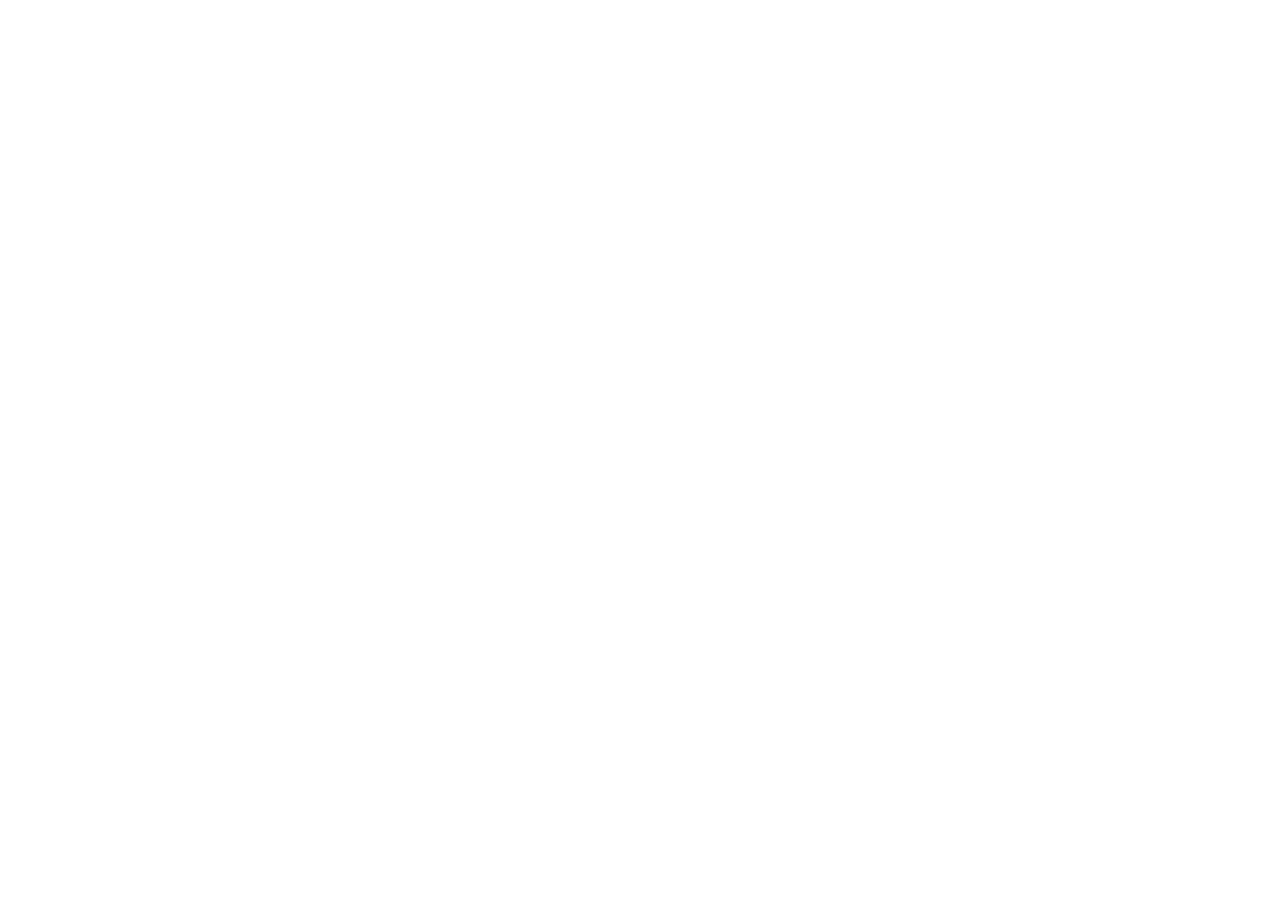
==== pages/model3.html @ b53e6c2a "Adding Project Structure" ====
<!DOCTYPE html>
<html lang="en">
  <head>
    <meta charset="UTF-8" />
    <meta http-equiv="X-UA-Compatible" content="IE=edge" />
    <meta name="viewport" content="width=device-width, initial-scale=1.0" />
    <link rel="shortcut icon" href="../favicon.ico" type="image/x-icon" />
    <title>Model 3 | TeslaColab</title>
  </head>
  <body></body>
</html>
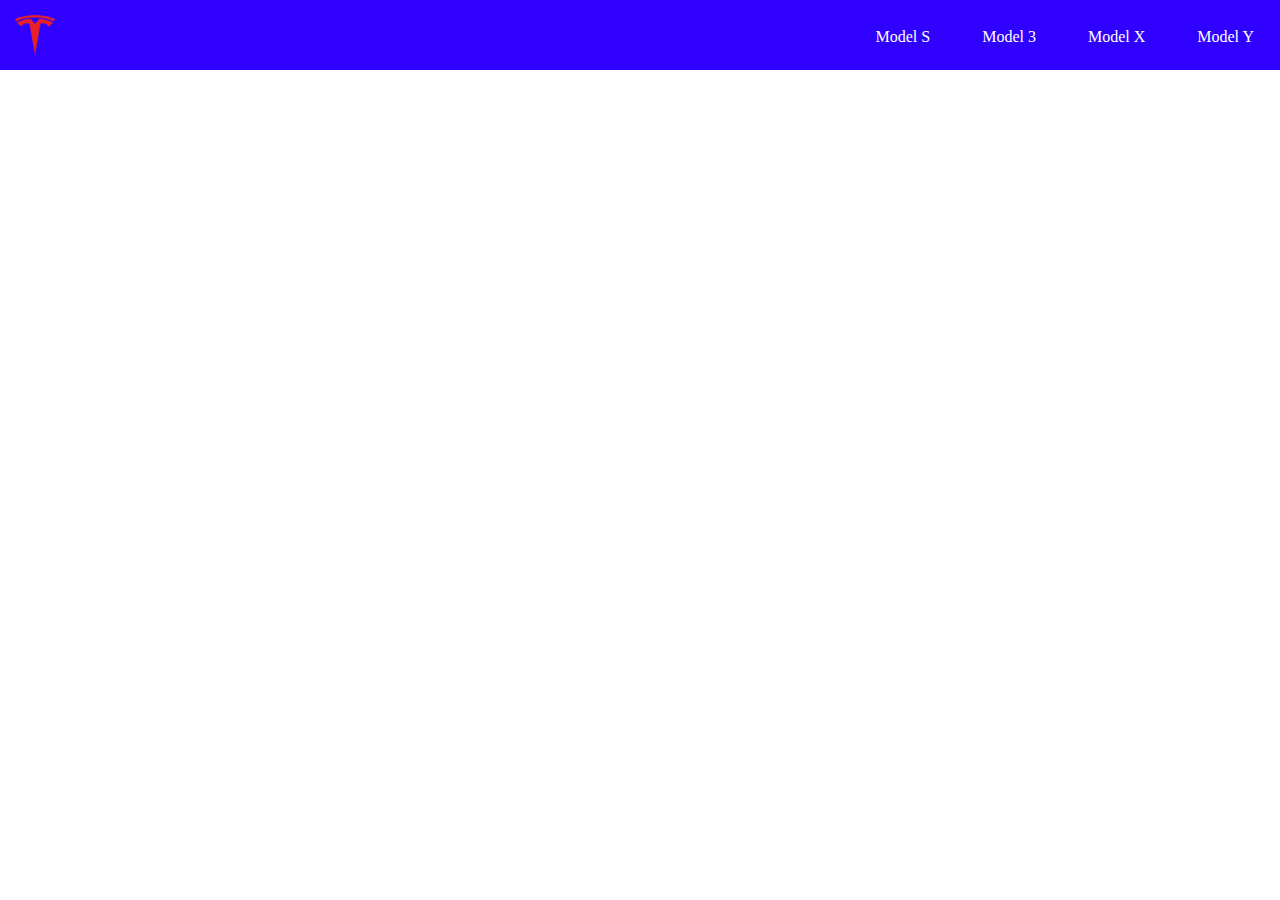
==== commit 72f72915: "Adding navigation and footer" ====
--- a/pages/model3.html
+++ b/pages/model3.html
@@ -5,7 +5,43 @@
     <meta http-equiv="X-UA-Compatible" content="IE=edge" />
     <meta name="viewport" content="width=device-width, initial-scale=1.0" />
     <link rel="shortcut icon" href="../favicon.ico" type="image/x-icon" />
+    <link rel="stylesheet" href="../assets/css/navigation.css" />
+    <link rel="stylesheet" href="../assets/css/footer.css" />
     <title>Model 3 | TeslaColab</title>
   </head>
-  <body></body>
+  <body>
+    <nav>
+      <div class="navContainer">
+        <a href="../index.html"
+          ><img src="../assets/img/teslaLogo.png" alt="logo"
+        /></a>
+        <img src="../assets/icons/hamburger.png" alt="" id="navToggle" />
+        <ul id="navList">
+          <li><a href="./models.html">Model S</a></li>
+          <li><a href="#">Model 3</a></li>
+          <li><a href="./modelx.html">Model X</a></li>
+          <li><a href="./modely.html">Model Y</a></li>
+        </ul>
+      </div>
+    </nav>
+    <footer>
+      <div class="footerContainer">
+        <p>
+          Created by
+          <span
+            ><a href="https://github.com/chris260602" target="_blank"
+              >Christoper Lim</a
+            ></span
+          >
+          &
+          <span
+            ><a href="https://github.com/albertbarnabas10" target="_blank"
+              >Albert Barnabas</a
+            ></span
+          >
+        </p>
+      </div>
+    </footer>
+    <script src="../assets/js/navigation.js"></script>
+  </body>
 </html>
--- a/assets/css/navigation.css
+++ b/assets/css/navigation.css
@@ -0,0 +1,79 @@
+* {
+  margin: 0;
+  padding: 0;
+  box-sizing: border-box;
+  scroll-behavior: smooth;
+}
+
+nav {
+  position: fixed;
+  width: 100vw;
+  max-width: 100%;
+  height: 70px;
+  background-color: rgb(47, 0, 255);
+}
+nav .navContainer {
+  position: relative;
+  display: flex;
+  justify-content: space-between;
+  max-width: 1300px;
+  margin: auto;
+  color: white;
+}
+.navContainer ul {
+  display: flex;
+  align-items: center;
+  list-style: none;
+}
+
+.navContainer ul li a {
+  color: white;
+  text-decoration: none;
+  padding: 0.5em 1em;
+  margin: 0 10px;
+  border-radius: 10px;
+  transition: background-color 0.5s;
+}
+.navContainer ul li a:hover {
+  background-color: rgb(71, 71, 71);
+}
+.navContainer img {
+  padding: 15px;
+  width: 70px;
+}
+#navToggle {
+  display: none;
+}
+@media screen and (max-width: 768px) {
+  .navContainer ul {
+    display: flex;
+    flex-direction: column;
+    justify-content: space-evenly;
+    position: absolute;
+    top: -10vh;
+    width: 100%;
+    min-width: 200px;
+    overflow: scroll;
+    height: 0;
+    transition: all 0.4s;
+  }
+  #navToggle {
+    display: block;
+    width: 70px;
+    cursor: pointer;
+    z-index: 999;
+  }
+  .navContainer ul.active {
+    background-color: rgb(0, 0, 0);
+    top: 70px;
+    width: 100%;
+    min-width: 200px;
+    overflow: scroll;
+    height: calc(100vh - 70px);
+  }
+
+  .navContainer ul li a {
+    padding: 0.5em 1em;
+    margin: 20px;
+  }
+}
--- a/assets/css/footer.css
+++ b/assets/css/footer.css
@@ -0,0 +1,21 @@
+footer {
+  background-color: rgb(172, 118, 118);
+}
+footer .footerContainer {
+  max-width: 1300px;
+  display: flex;
+  color: white;
+  justify-content: center;
+  margin: auto;
+  padding: 20px;
+  font-size: 1.2rem;
+}
+footer a {
+  color: rgb(255, 0, 0);
+  text-decoration: none;
+  transition: color 0.3s;
+}
+
+footer a:hover {
+  color: aqua;
+}
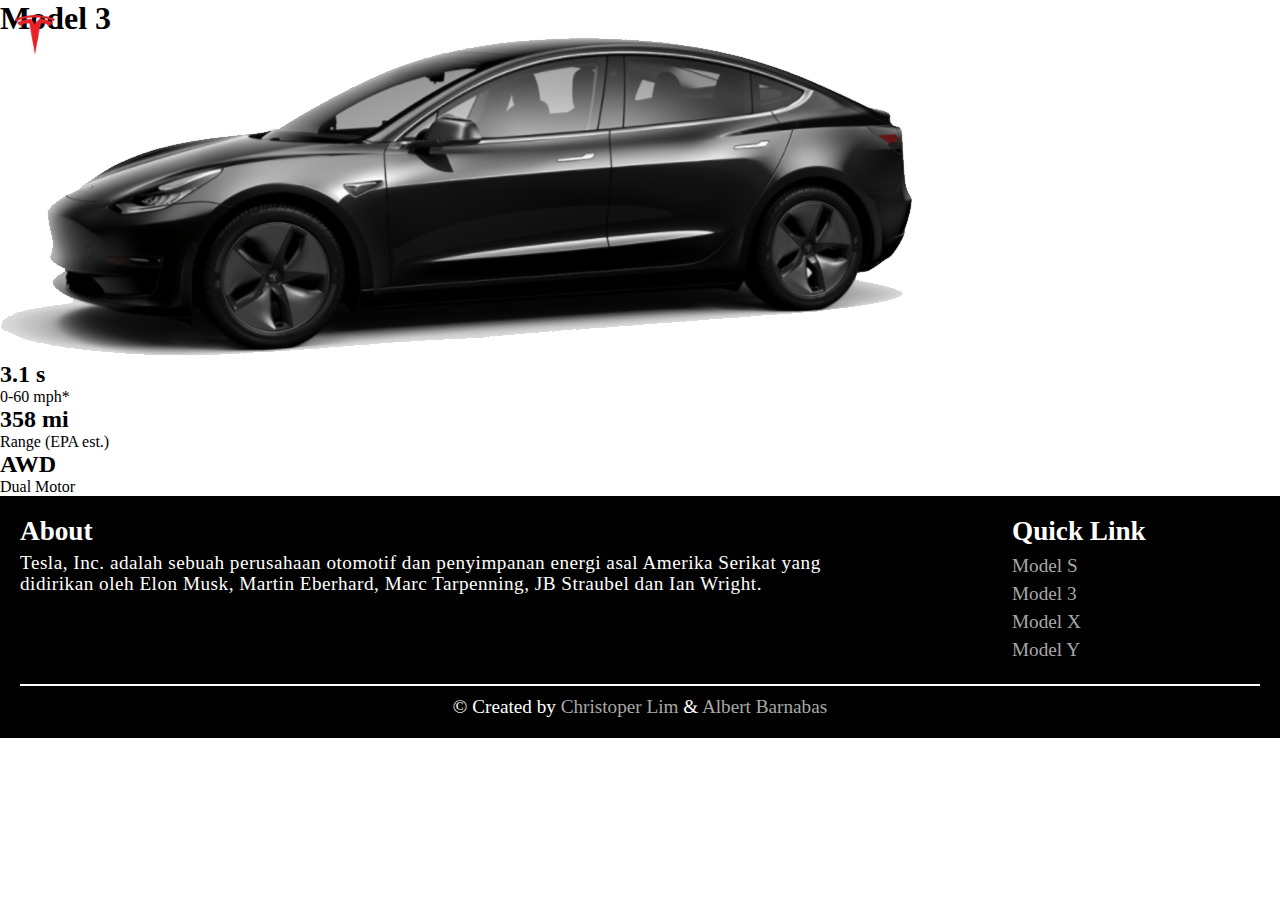
==== commit be82ea19: "Footer Update" ====
--- a/pages/model3.html
+++ b/pages/model3.html
@@ -7,6 +7,7 @@
     <link rel="shortcut icon" href="../favicon.ico" type="image/x-icon" />
     <link rel="stylesheet" href="../assets/css/navigation.css" />
     <link rel="stylesheet" href="../assets/css/footer.css" />
+    <link rel="stylesheet" href="../assets/css/model.css" />
     <title>Model 3 | TeslaColab</title>
   </head>
   <body>
@@ -24,22 +25,66 @@
         </ul>
       </div>
     </nav>
+
+    <div class="heroSection">
+      <div class="heroContainer">
+        <h1>Model 3</h1>
+        <img src="../assets/img/tesla/model3.png" alt="" />
+        <div class="heroDesc">
+          <div class="heroDescBox">
+            <h2>3.1 s</h2>
+            <p>0-60 mph*</p>
+          </div>
+          <div class="heroDescBox">
+            <h2>358 mi</h2>
+            <p>Range (EPA est.)</p>
+          </div>
+          <div class="heroDescBox">
+            <h2>AWD</h2>
+            <p>Dual Motor</p>
+          </div>
+        </div>
+      </div>
+    </div>
+
     <footer>
       <div class="footerContainer">
-        <p>
-          Created by
-          <span
-            ><a href="https://github.com/chris260602" target="_blank"
-              >Christoper Lim</a
-            ></span
-          >
-          &
-          <span
-            ><a href="https://github.com/albertbarnabas10" target="_blank"
-              >Albert Barnabas</a
-            ></span
-          >
-        </p>
+        <div class="footerWrapper">
+          <div class="footerAbout">
+            <h2>About</h2>
+            <p>Tesla, Inc. adalah sebuah perusahaan otomotif dan penyimpanan energi asal Amerika Serikat yang didirikan oleh Elon Musk, Martin Eberhard, Marc Tarpenning, JB Straubel dan Ian Wright.</p>
+          </div>
+          <div class="footerLink">
+            <h2>Quick Link</h2>
+              <ul>
+                <li><a href="./pages/models.html">Model S</a></li>
+                <li><a href="./pages/model3.html">Model 3</a></li>
+                <li><a href="./pages/modelx.html">Model X</a></li>
+                <li><a href="./pages/modely.html">Model Y</a></li>
+              </ul>
+          </div>
+        </div>
+
+        <div class="footerLine">
+          
+        </div>
+
+        <div class="footerCopyright">
+          <p>
+            &copy Created by
+            <span
+              ><a href="https://github.com/chris260602" target="_blank"
+                >Christoper Lim</a
+              ></span
+            >
+            &
+            <span
+              ><a href="https://github.com/albertbarnabas10" target="_blank"
+                >Albert Barnabas</a
+              ></span
+            >
+          </p>
+        </div>
       </div>
     </footer>
     <script src="../assets/js/navigation.js"></script>
--- a/assets/css/navigation.css
+++ b/assets/css/navigation.css
@@ -10,8 +10,9 @@
   width: 100vw;
   max-width: 100%;
   height: 70px;
-  background-color: rgb(47, 0, 255);
+  /* background-color: #0F2027; */
 }
+
 nav .navContainer {
   position: relative;
   display: flex;
@@ -53,7 +54,6 @@
     top: -10vh;
     width: 100%;
     min-width: 200px;
-    overflow: scroll;
     height: 0;
     transition: all 0.4s;
   }
@@ -68,7 +68,6 @@
     top: 70px;
     width: 100%;
     min-width: 200px;
-    overflow: scroll;
     height: calc(100vh - 70px);
   }
 
--- a/assets/css/footer.css
+++ b/assets/css/footer.css
@@ -1,6 +1,8 @@
 footer {
-  background-color: rgb(172, 118, 118);
+  background-color: #010101;
+  min-height: 120px;
 }
+
 footer .footerContainer {
   max-width: 1300px;
   display: flex;
@@ -9,13 +11,59 @@
   margin: auto;
   padding: 20px;
   font-size: 1.2rem;
+  flex-direction: column;
 }
+
+.footerWrapper{
+  display: flex;
+  justify-content: space-between;
+  margin-bottom: 20px;
+}
+
+.footerWrapper h2{
+  font-size: 1.7rem;
+  margin-bottom: 5px;
+}
+
+.footerWrapper p{
+  font-size: 1.2rem;
+  letter-spacing: .5px;
+  line-height: 21px;
+}
+
+.footerAbout{
+  width: 70%;
+}
+
+.footerLink{
+  width: 20%;
+}
+
+.footerLink ul li{
+  list-style: none;
+  padding: 3px 0;
+}
+
+.footerLine{
+  border-top: 2px solid white;
+  margin-bottom: 10px;
+}
+
+.footerCopyright{
+  text-align: center;
+}
+
 footer a {
-  color: rgb(255, 0, 0);
+  color: rgb(168, 168, 168);
   text-decoration: none;
   transition: color 0.3s;
 }
-
 footer a:hover {
-  color: aqua;
+  color: aliceblue;
 }
+@media (max-width: 768px) {
+  footer .footerContainer {
+    align-items: center;
+    text-align: center;
+  }
+}
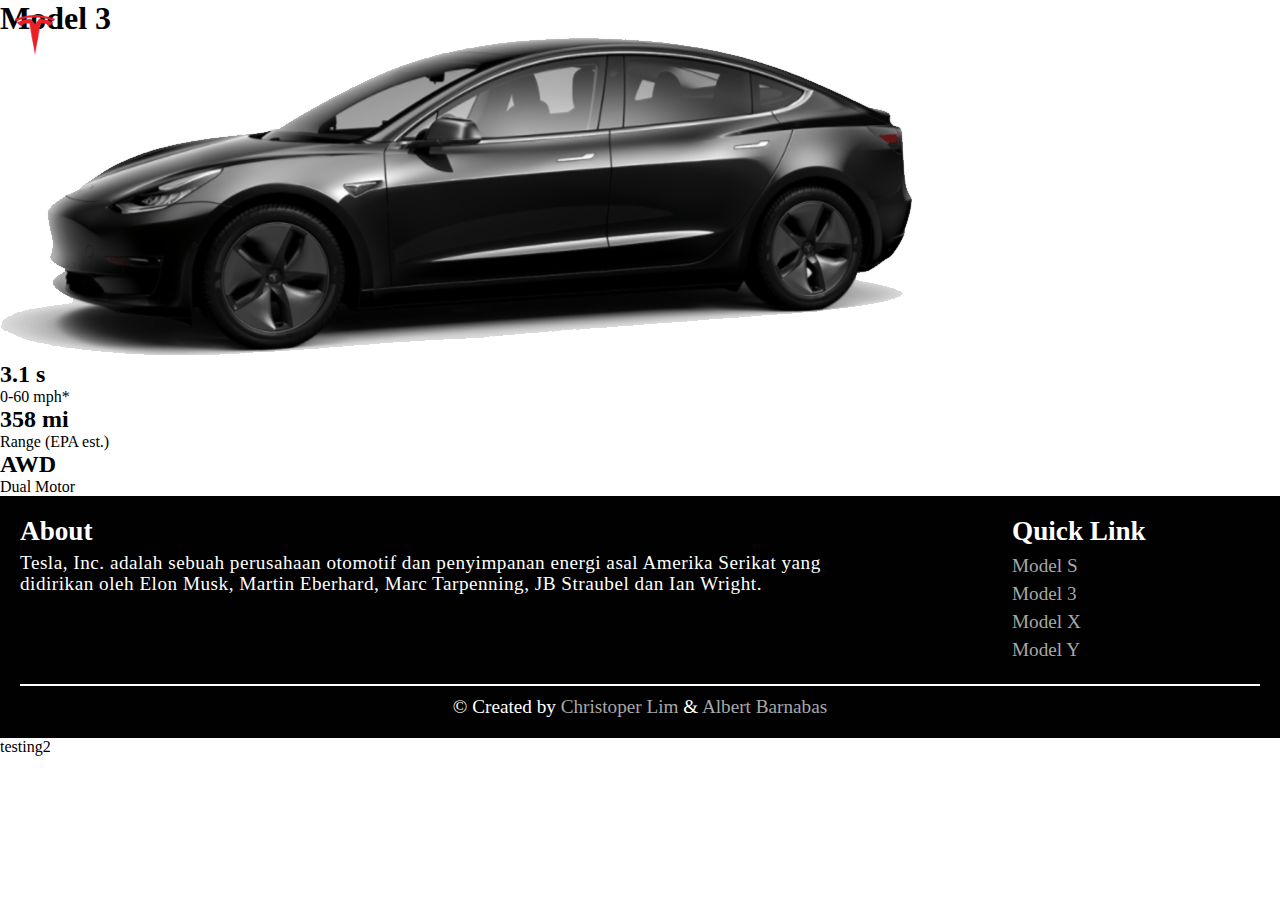
==== commit d7dfe63a: "Testing2" ====
--- a/pages/model3.html
+++ b/pages/model3.html
@@ -52,22 +52,24 @@
         <div class="footerWrapper">
           <div class="footerAbout">
             <h2>About</h2>
-            <p>Tesla, Inc. adalah sebuah perusahaan otomotif dan penyimpanan energi asal Amerika Serikat yang didirikan oleh Elon Musk, Martin Eberhard, Marc Tarpenning, JB Straubel dan Ian Wright.</p>
+            <p>
+              Tesla, Inc. adalah sebuah perusahaan otomotif dan penyimpanan
+              energi asal Amerika Serikat yang didirikan oleh Elon Musk, Martin
+              Eberhard, Marc Tarpenning, JB Straubel dan Ian Wright.
+            </p>
           </div>
           <div class="footerLink">
             <h2>Quick Link</h2>
-              <ul>
-                <li><a href="./pages/models.html">Model S</a></li>
-                <li><a href="./pages/model3.html">Model 3</a></li>
-                <li><a href="./pages/modelx.html">Model X</a></li>
-                <li><a href="./pages/modely.html">Model Y</a></li>
-              </ul>
+            <ul>
+              <li><a href="./pages/models.html">Model S</a></li>
+              <li><a href="./pages/model3.html">Model 3</a></li>
+              <li><a href="./pages/modelx.html">Model X</a></li>
+              <li><a href="./pages/modely.html">Model Y</a></li>
+            </ul>
           </div>
         </div>
 
-        <div class="footerLine">
-          
-        </div>
+        <div class="footerLine"></div>
 
         <div class="footerCopyright">
           <p>
@@ -90,3 +92,4 @@
     <script src="../assets/js/navigation.js"></script>
   </body>
 </html>
+testing2
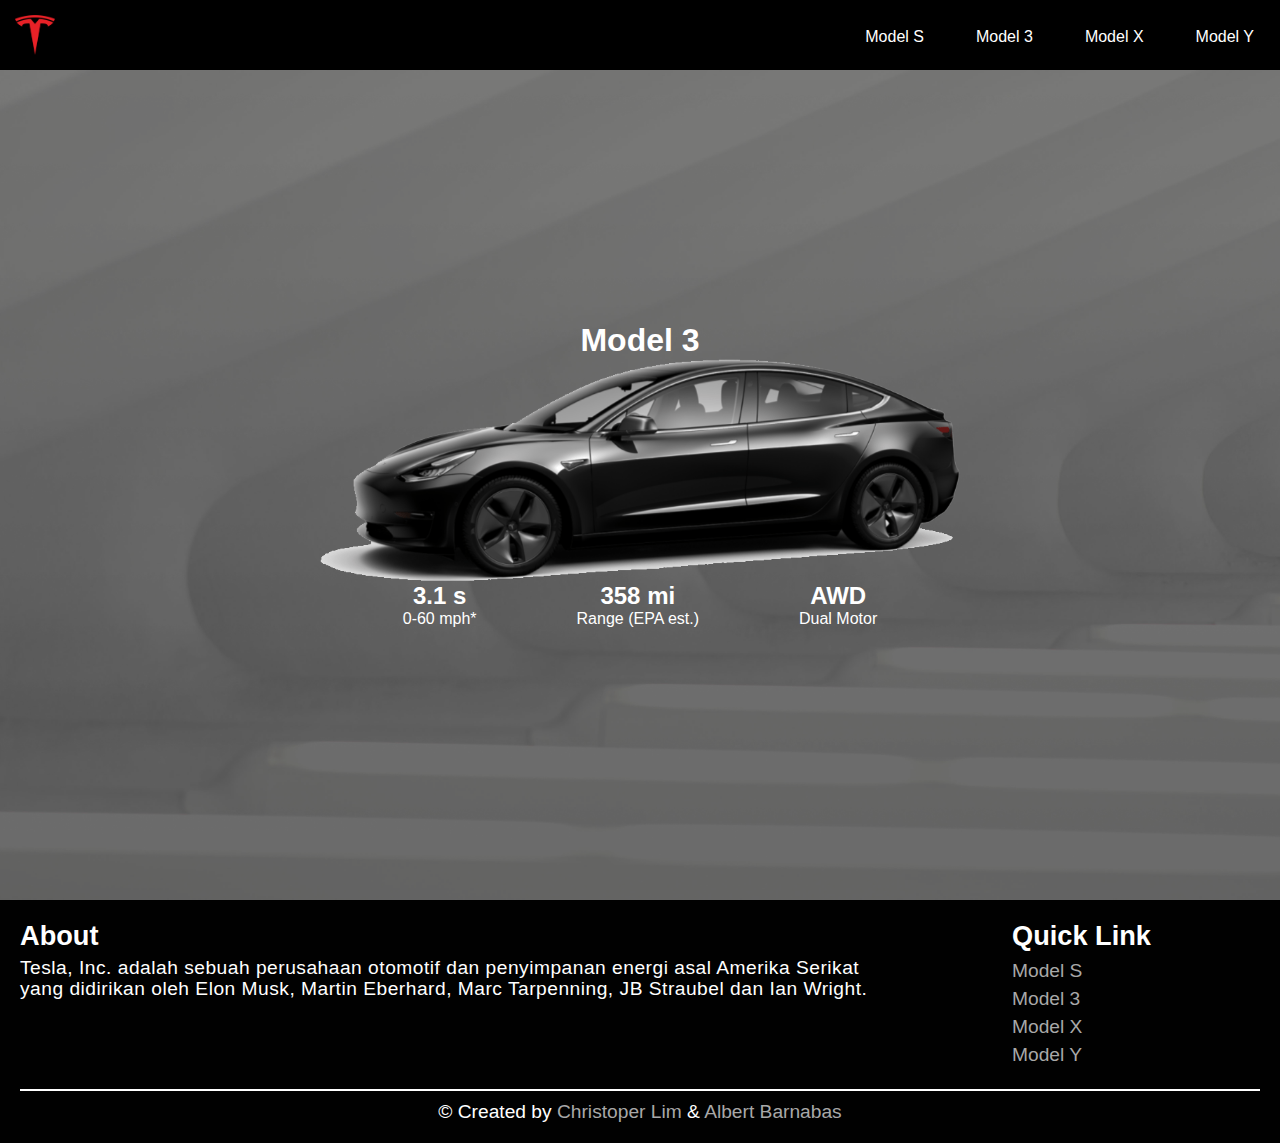
==== commit 7938ee0a: "added Loader" ====
--- a/pages/model3.html
+++ b/pages/model3.html
@@ -61,10 +61,10 @@
           <div class="footerLink">
             <h2>Quick Link</h2>
             <ul>
-              <li><a href="./pages/models.html">Model S</a></li>
-              <li><a href="./pages/model3.html">Model 3</a></li>
-              <li><a href="./pages/modelx.html">Model X</a></li>
-              <li><a href="./pages/modely.html">Model Y</a></li>
+              <li><a href="./models.html">Model S</a></li>
+              <li><a href="#">Model 3</a></li>
+              <li><a href="./modelx.html">Model X</a></li>
+              <li><a href="./modely.html">Model Y</a></li>
             </ul>
           </div>
         </div>
@@ -92,4 +92,3 @@
     <script src="../assets/js/navigation.js"></script>
   </body>
 </html>
-testing2
--- a/assets/css/navigation.css
+++ b/assets/css/navigation.css
@@ -1,8 +1,19 @@
+@font-face {
+  font-family: "Gotham medium";
+  src: url("../Gotham-Font/GothamMedium.ttf");
+  /* font-family: "Gotham light"; */
+  /* src: url("../Gotham-Font/GothamLight.ttf"); */
+}
 * {
   margin: 0;
   padding: 0;
   box-sizing: border-box;
   scroll-behavior: smooth;
+  font-family: "Gotham medium", Arial, Helvetica, sans-serif;
+}
+
+body{
+  overflow: hidden;
 }
 
 nav {
@@ -10,7 +21,9 @@
   width: 100vw;
   max-width: 100%;
   height: 70px;
-  /* background-color: #0F2027; */
+  background-color: #00000000;
+  z-index: 999;
+  transition: background-color 500ms;
 }
 
 nav .navContainer {
@@ -25,6 +38,7 @@
   display: flex;
   align-items: center;
   list-style: none;
+  z-index: 999;
 }
 
 .navContainer ul li a {
--- a/assets/css/model.css
+++ b/assets/css/model.css
@@ -0,0 +1,65 @@
+nav {
+  background-color: black;
+}
+
+.heroSection {
+  width: 100vw;
+  max-width: 100%;
+  min-height: 100vh;
+  background: url("../img/tesla/bg.png");
+  background-position: center;
+  background-repeat: no-repeat;
+  background-size: cover;
+  color: white;
+  display: flex;
+  justify-content: center;
+}
+
+.heroContainer {
+  max-width: 1300px;
+  margin: auto;
+  padding-top: 70px;
+  position: relative;
+  display: flex;
+  flex-direction: column;
+  justify-content: space-between;
+  align-items: center;
+}
+.heroContainer h1 {
+  margin-top: 80px;
+}
+.heroContainer img {
+  /* position: absolute; */
+  /* top: 50%; */
+  /* transform: translateY(-50%); */
+  width: 70%;
+  height: fit-content;
+}
+.heroDesc {
+  z-index: 10;
+  margin-bottom: 100px;
+  display: flex;
+}
+
+.heroDescBox {
+  margin: 0 50px;
+  /* display: flex; */
+  text-align: center;
+}
+
+@media (max-width: 768px) {
+  .heroDescBox {
+    margin: 0 3vw;
+    /* display: flex; */
+    text-align: center;
+  }
+  .heroDescBox h2 {
+    font-size: 6vw;
+  }
+  .heroDescBox p {
+    font-size: 3vw;
+  }
+  .hidden {
+    display: none;
+  }
+}
